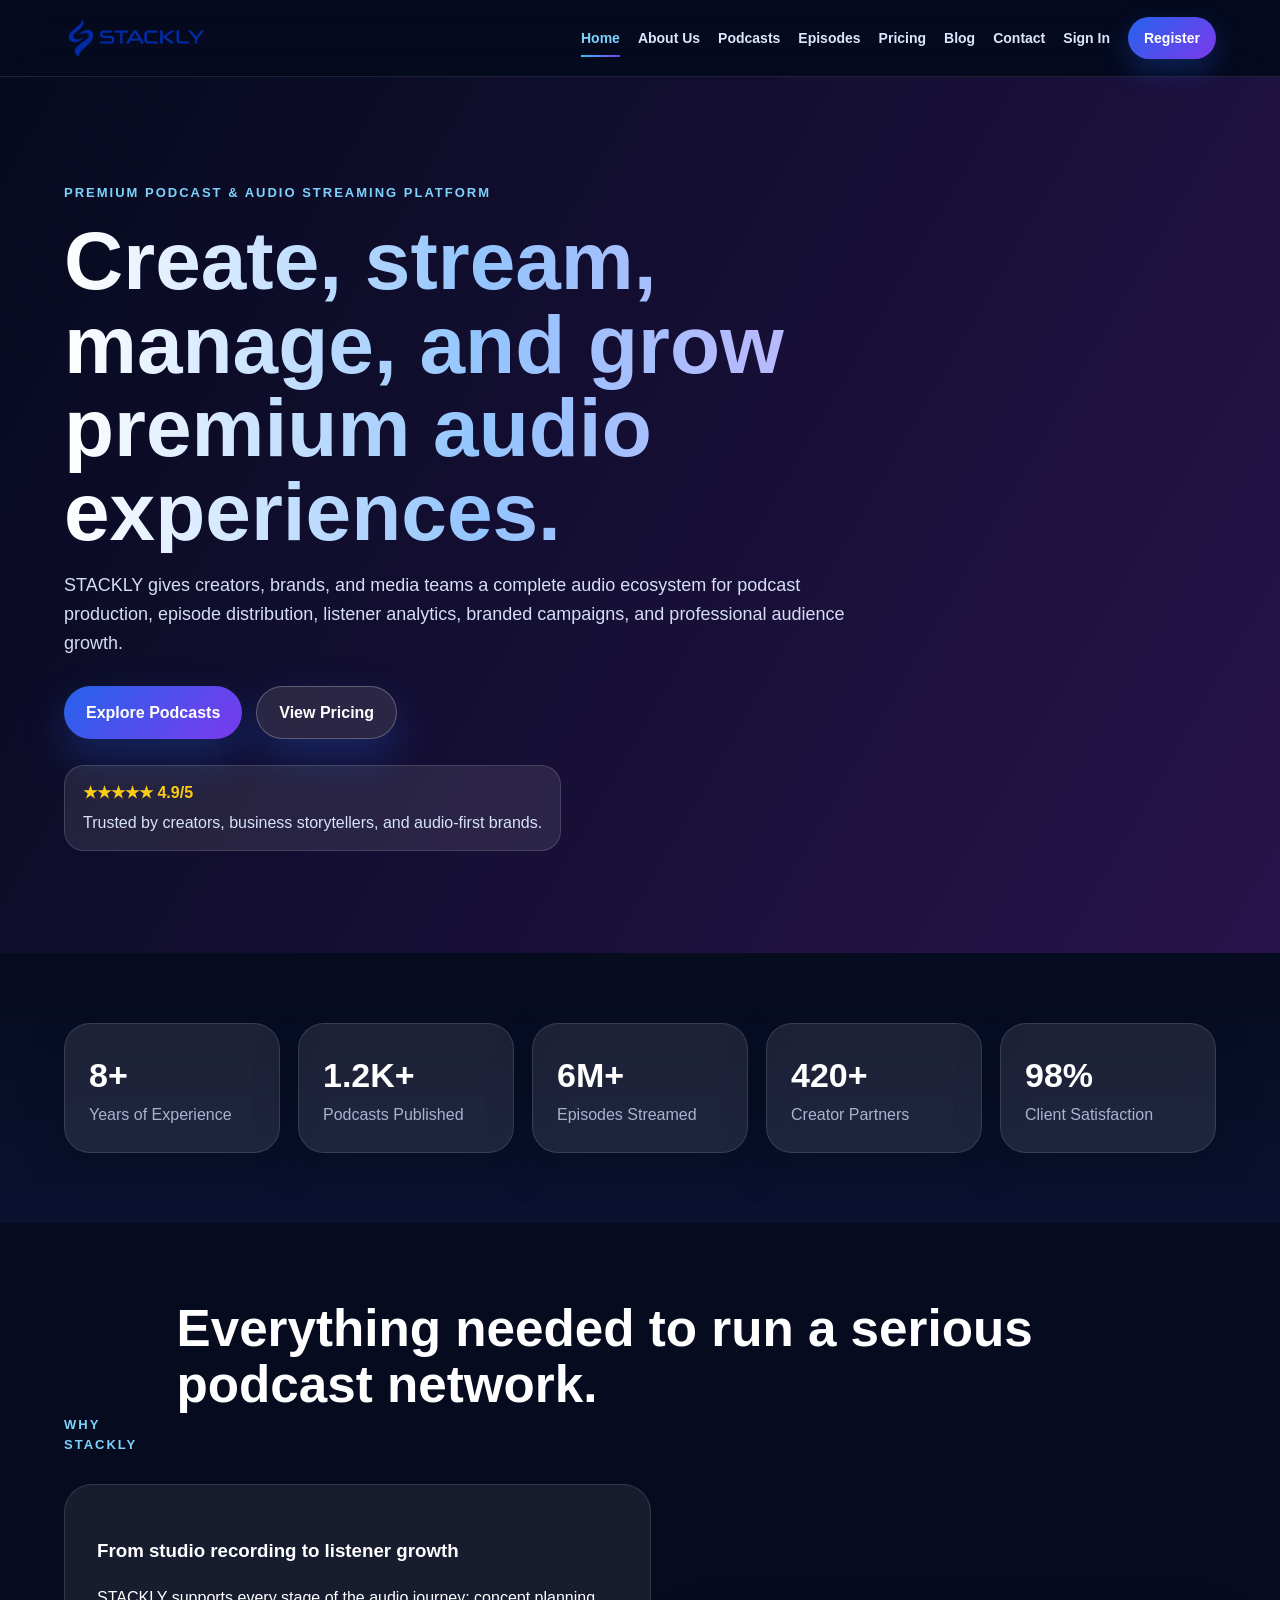
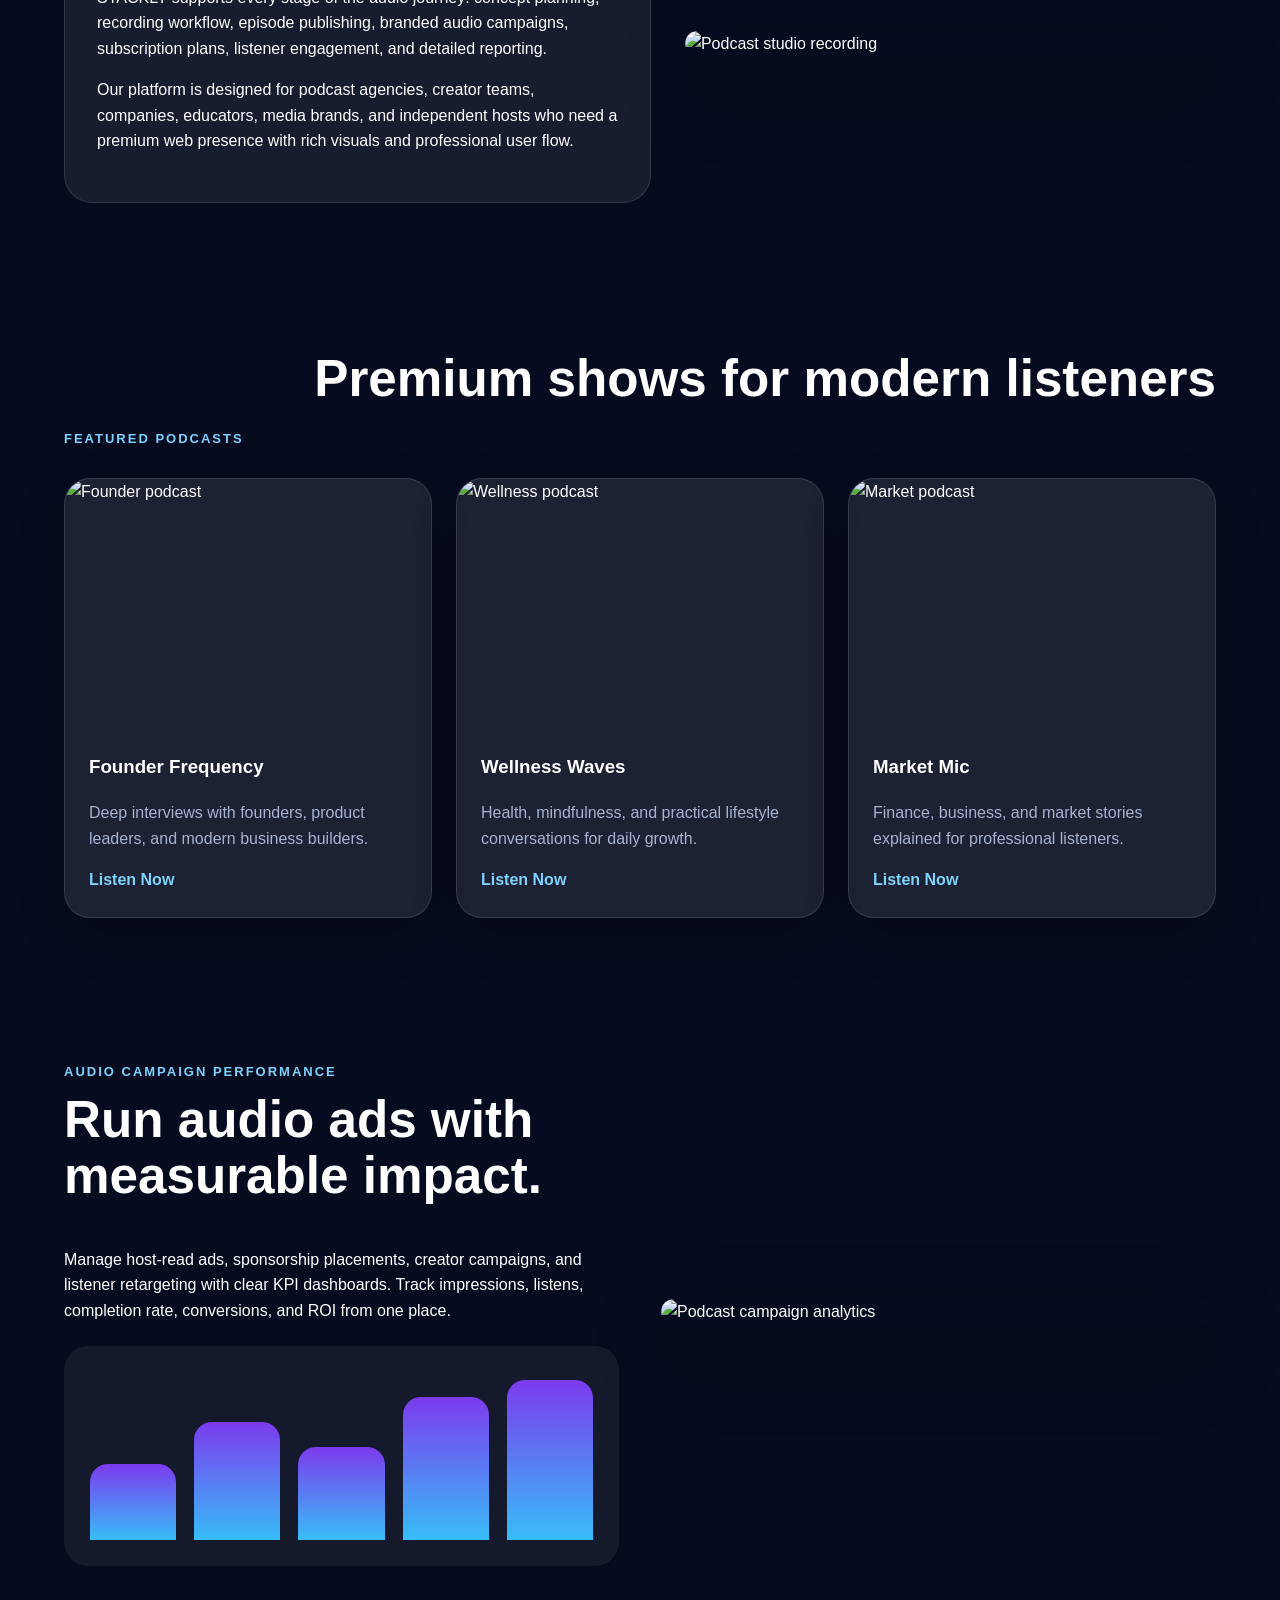
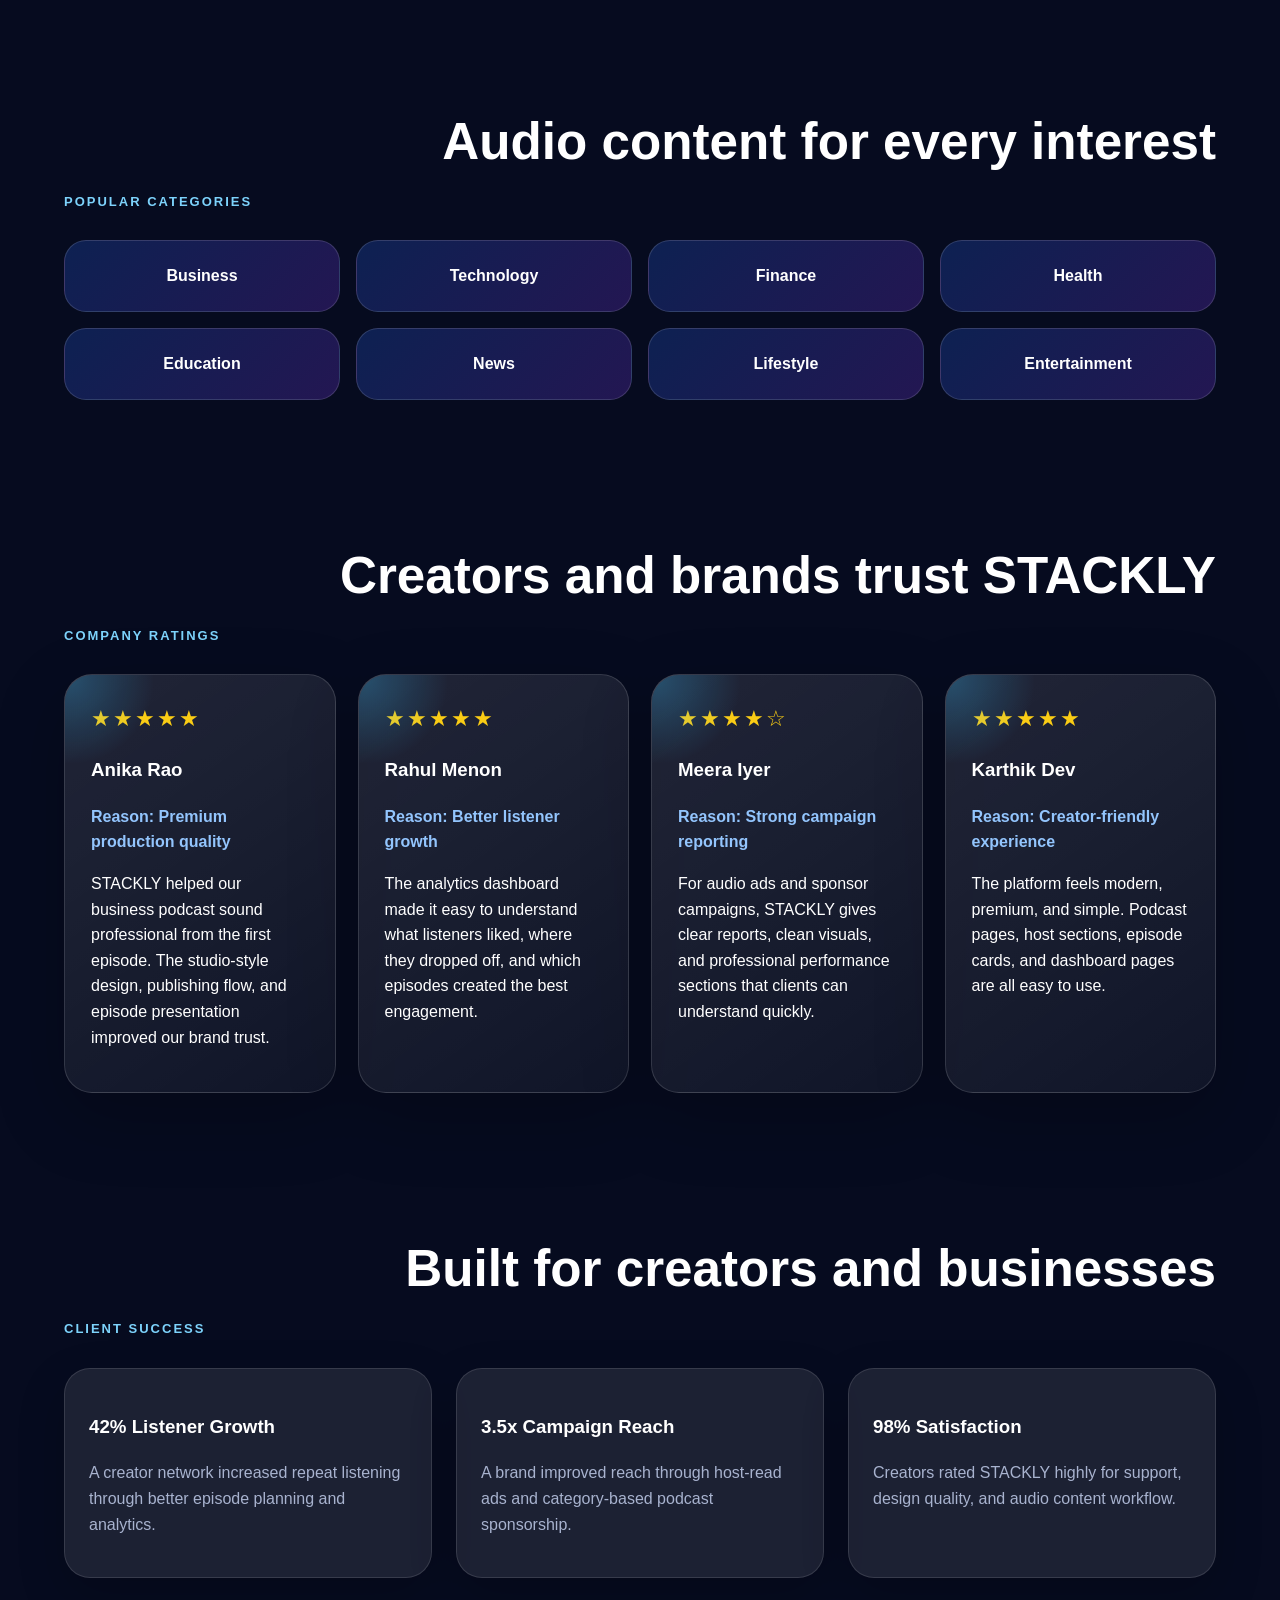
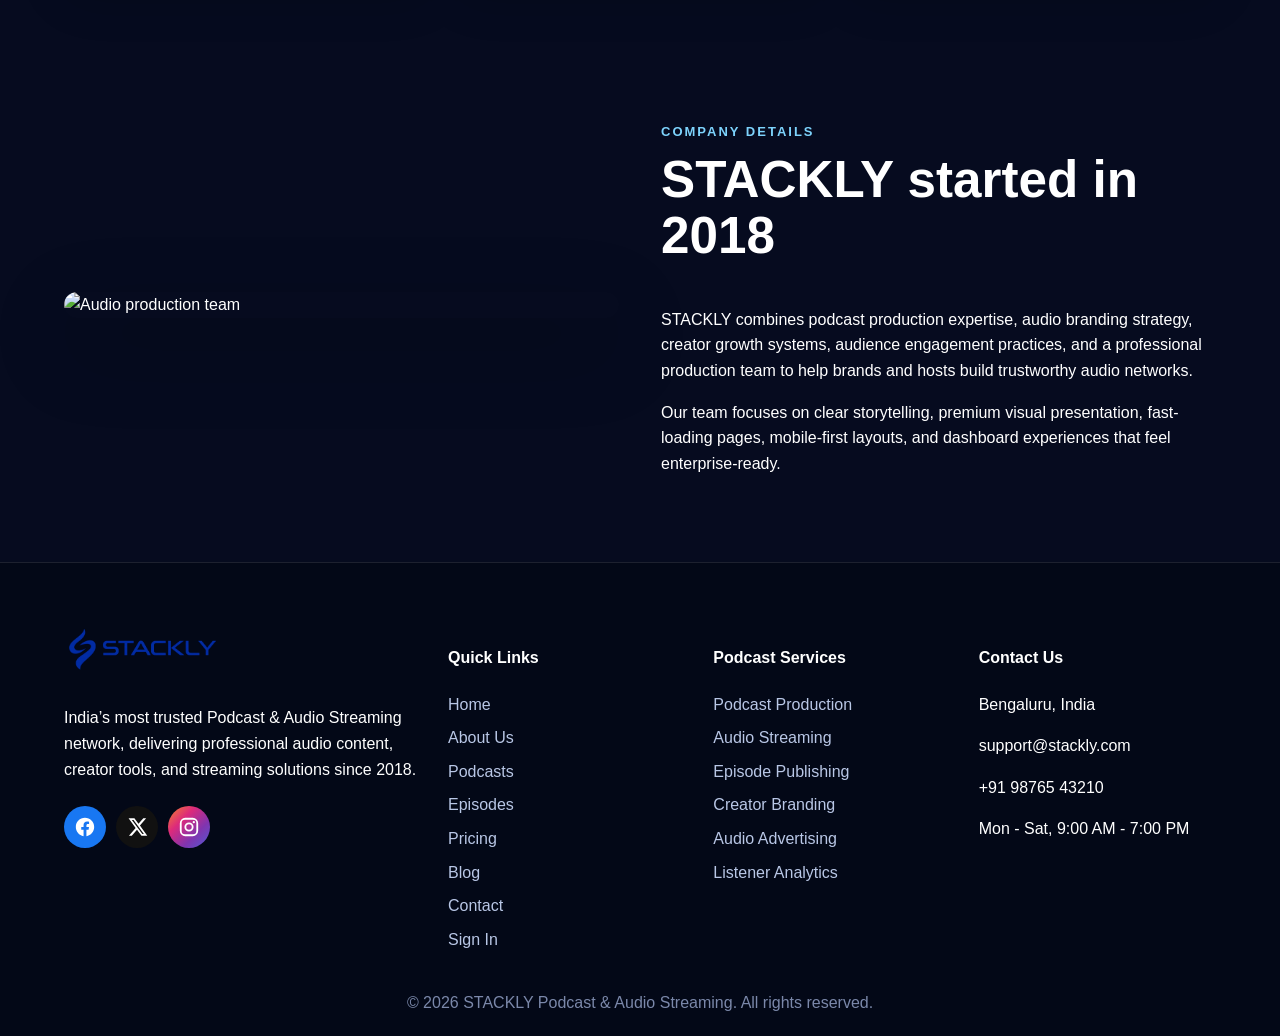
==== index.html @ 54067f11 "Add files via upload" ====
<!DOCTYPE html>
<html lang="en">
<head>
  <meta charset="UTF-8"><meta name="viewport" content="width=device-width, initial-scale=1.0">
  <title>Home | STACKLY</title><link rel="stylesheet" href="styles.css">
</head>
<body><header class="site-header">
  <a class="brand" href="index.html" aria-label="STACKLY Home"><img src="stackly-logo.webp" alt="STACKLY Logo" class="brand-logo"></a>
  <button class="menu-toggle" aria-label="Toggle menu">☰</button>
  <nav class="nav-menu"><a href="index.html" class="active">Home</a>
<a href="about.html" class="">About Us</a>
<a href="podcasts.html" class="">Podcasts</a>
<a href="episodes.html" class="">Episodes</a>
<a href="pricing.html" class="">Pricing</a>
<a href="blog.html" class="">Blog</a>
<a href="contact.html" class="">Contact</a>
<a href="signin.html" class="">Sign In</a>
<a href="register.html" class="nav-cta">Register</a></nav>
</header><main>
<section class="hero" style="background-image:linear-gradient(120deg,rgba(5,10,31,.92),rgba(55,24,94,.68)),url('images/photo-1590602847861-f357a9332bbc.webp')">
  <div class="hero-content reveal"><span class="eyebrow">Premium Podcast & Audio Streaming Platform</span>
    <h1>Create, stream, manage, and grow premium audio experiences.</h1>
    <p>STACKLY gives creators, brands, and media teams a complete audio ecosystem for podcast production, episode distribution, listener analytics, branded campaigns, and professional audience growth.</p>
    <div class="hero-actions"><a class="btn" href="podcasts.html">Explore Podcasts</a><a class="btn ghost" href="pricing.html">View Pricing</a></div>
    <div class="hero-rating"><strong>★★★★★ 4.9/5</strong><span>Trusted by creators, business storytellers, and audio-first brands.</span></div>
  </div>
</section>
<section class="stats reveal">
  <div class="stat-card"><strong>8+</strong><span>Years of Experience</span></div><div class="stat-card"><strong>1.2K+</strong><span>Podcasts Published</span></div><div class="stat-card"><strong>6M+</strong><span>Episodes Streamed</span></div><div class="stat-card"><strong>420+</strong><span>Creator Partners</span></div><div class="stat-card"><strong>98%</strong><span>Client Satisfaction</span></div>
</section>
<section class="section reveal">
  <div class="section-head"><span class="eyebrow">Why STACKLY</span><h2>Everything needed to run a serious podcast network.</h2></div>
  <div class="feature-grid">
    <div class="feature-copy"><h3>From studio recording to listener growth</h3><p>STACKLY supports every stage of the audio journey: concept planning, recording workflow, episode publishing, branded audio campaigns, subscription plans, listener engagement, and detailed reporting.</p><p>Our platform is designed for podcast agencies, creator teams, companies, educators, media brands, and independent hosts who need a premium web presence with rich visuals and professional user flow.</p></div>
    <img class="rounded-img" src="images/photo-1598488035139-bdbb2231ce04.webp" alt="Podcast studio recording">
  </div>
</section>
<section class="section reveal"><div class="section-head"><span class="eyebrow">Featured Podcasts</span><h2>Premium shows for modern listeners</h2></div>
  <div class="cards">
    <article class="card image-card"><img src="images/photo-1478737270239-2f02b77fc618.webp" alt="Founder podcast"><div><h3>Founder Frequency</h3><p>Deep interviews with founders, product leaders, and modern business builders.</p><a href="404.html">Listen Now</a></div></article>
    <article class="card image-card"><img src="images/photo-1484704849700-f032a568e944.webp" alt="Wellness podcast"><div><h3>Wellness Waves</h3><p>Health, mindfulness, and practical lifestyle conversations for daily growth.</p><a href="404.html">Listen Now</a></div></article>
    <article class="card image-card"><img src="images/photo-1551288049-bebda4e38f71.webp" alt="Market podcast"><div><h3>Market Mic</h3><p>Finance, business, and market stories explained for professional listeners.</p><a href="404.html">Listen Now</a></div></article>
  </div>
</section>
<section class="section split reveal"><div><span class="eyebrow">Audio Campaign Performance</span><h2>Run audio ads with measurable impact.</h2><p>Manage host-read ads, sponsorship placements, creator campaigns, and listener retargeting with clear KPI dashboards. Track impressions, listens, completion rate, conversions, and ROI from one place.</p><div class="mini-chart"><span style="height:45%"></span><span style="height:70%"></span><span style="height:55%"></span><span style="height:85%"></span><span style="height:95%"></span></div></div><img class="rounded-img" src="images/photo-1497366754035-f200968a6e72.webp" alt="Podcast campaign analytics"></section>
<section class="section reveal">
  <div class="section-head"><span class="eyebrow">Popular Categories</span><h2>Audio content for every interest</h2></div>
  <div class="category-grid">
    <a href="podcasts.html">Business</a><a href="podcasts.html">Technology</a><a href="podcasts.html">Finance</a><a href="podcasts.html">Health</a><a href="podcasts.html">Education</a><a href="podcasts.html">News</a><a href="podcasts.html">Lifestyle</a><a href="podcasts.html">Entertainment</a>
  </div>
</section>

<section class="section reveal">
  <div class="section-head">
    <span class="eyebrow">Company Ratings</span>
    <h2>Creators and brands trust STACKLY</h2>
  </div>
  <div class="rating-grid">
    <article class="rating-card">
      <div class="stars">★★★★★</div>
      <h3>Anika Rao</h3>
      <strong>Reason: Premium production quality</strong>
      <p>STACKLY helped our business podcast sound professional from the first episode. The studio-style design, publishing flow, and episode presentation improved our brand trust.</p>
    </article>
    <article class="rating-card">
      <div class="stars">★★★★★</div>
      <h3>Rahul Menon</h3>
      <strong>Reason: Better listener growth</strong>
      <p>The analytics dashboard made it easy to understand what listeners liked, where they dropped off, and which episodes created the best engagement.</p>
    </article>
    <article class="rating-card">
      <div class="stars">★★★★☆</div>
      <h3>Meera Iyer</h3>
      <strong>Reason: Strong campaign reporting</strong>
      <p>For audio ads and sponsor campaigns, STACKLY gives clear reports, clean visuals, and professional performance sections that clients can understand quickly.</p>
    </article>
    <article class="rating-card">
      <div class="stars">★★★★★</div>
      <h3>Karthik Dev</h3>
      <strong>Reason: Creator-friendly experience</strong>
      <p>The platform feels modern, premium, and simple. Podcast pages, host sections, episode cards, and dashboard pages are all easy to use.</p>
    </article>
  </div>
</section>

<section class="section reveal"><div class="section-head"><span class="eyebrow">Client Success</span><h2>Built for creators and businesses</h2></div>
  <div class="cards"><div class="card"><h3>42% Listener Growth</h3><p>A creator network increased repeat listening through better episode planning and analytics.</p></div><div class="card"><h3>3.5x Campaign Reach</h3><p>A brand improved reach through host-read ads and category-based podcast sponsorship.</p></div><div class="card"><h3>98% Satisfaction</h3><p>Creators rated STACKLY highly for support, design quality, and audio content workflow.</p></div></div>
</section>
<section class="section split reveal"><img class="rounded-img" src="images/photo-1552664730-d307ca884978.webp" alt="Audio production team"><div><span class="eyebrow">Company Details</span><h2>STACKLY started in 2018</h2><p>STACKLY combines podcast production expertise, audio branding strategy, creator growth systems, audience engagement practices, and a professional production team to help brands and hosts build trustworthy audio networks.</p><p>Our team focuses on clear storytelling, premium visual presentation, fast-loading pages, mobile-first layouts, and dashboard experiences that feel enterprise-ready.</p></div></section>
</main><footer class="footer">
  <div class="footer-grid">
    <div>
      <a class="brand footer-brand" href="index.html" aria-label="STACKLY Home"><img src="stackly-logo.webp" alt="STACKLY Logo" class="brand-logo"></a>
      <p>India’s most trusted Podcast & Audio Streaming network, delivering professional audio content, creator tools, and streaming solutions since 2018.</p>
      <div class="socials">
      <a href="404.html" aria-label="Facebook" class="social-icon facebook"><svg viewBox="0 0 24 24"><path d="M22 12.06C22 6.48 17.52 2 11.94 2S2 6.48 2 12.06c0 5.02 3.66 9.18 8.44 9.94v-7.03H7.9v-2.91h2.54V9.84c0-2.5 1.49-3.88 3.77-3.88 1.09 0 2.23.19 2.23.19v2.45h-1.25c-1.24 0-1.63.77-1.63 1.56v1.9h2.78l-.44 2.91h-2.34V22C18.34 21.24 22 17.08 22 12.06z"/></svg></a>
      <a href="404.html" aria-label="X" class="social-icon x"><svg viewBox="0 0 24 24"><path d="M18.9 2.5h3.1l-6.8 7.8 8 11.2h-6.3l-4.9-6.5-5.7 6.5H3.2l7.3-8.3L2.8 2.5h6.4l4.4 5.9 5.3-5.9zm-1.1 17h1.7L8.2 4.4H6.4l11.4 15.1z"/></svg></a>
      <a href="404.html" aria-label="Instagram" class="social-icon instagram"><svg viewBox="0 0 24 24"><path d="M7.8 2h8.4A5.81 5.81 0 0 1 22 7.8v8.4a5.81 5.81 0 0 1-5.8 5.8H7.8A5.81 5.81 0 0 1 2 16.2V7.8A5.81 5.81 0 0 1 7.8 2zm-.2 2A3.6 3.6 0 0 0 4 7.6v8.8A3.6 3.6 0 0 0 7.6 20h8.8a3.6 3.6 0 0 0 3.6-3.6V7.6A3.6 3.6 0 0 0 16.4 4H7.6zm9.65 1.5a1.25 1.25 0 1 1 0 2.5 1.25 1.25 0 0 1 0-2.5zM12 7a5 5 0 1 1 0 10 5 5 0 0 1 0-10zm0 2a3 3 0 1 0 0 6 3 3 0 0 0 0-6z"/></svg></a>
    </div>
    </div>
    <div><h4>Quick Links</h4><a href="index.html">Home</a>
<a href="about.html">About Us</a>
<a href="podcasts.html">Podcasts</a>
<a href="episodes.html">Episodes</a>
<a href="pricing.html">Pricing</a>
<a href="blog.html">Blog</a>
<a href="contact.html">Contact</a>
<a href="signin.html">Sign In</a></div>
    <div><h4>Podcast Services</h4>
      <a href="404.html">Podcast Production</a><a href="404.html">Audio Streaming</a><a href="404.html">Episode Publishing</a><a href="404.html">Creator Branding</a><a href="404.html">Audio Advertising</a><a href="404.html">Listener Analytics</a>
    </div>
    <div><h4>Contact Us</h4><p>Bengaluru, India</p><p>support@stackly.com</p><p>+91 98765 43210</p><p>Mon - Sat, 9:00 AM - 7:00 PM</p></div>
  </div>
  <div class="footer-bottom">© 2026 STACKLY Podcast & Audio Streaming. All rights reserved.</div>
</footer><script src="script.js"></script></body></html>
---- styles.css ----
:root{--navy:#07142f;--navy2:#0d2352;--purple:#7c3aed;--blue:#2563eb;--cyan:#38bdf8;--white:#fff;--muted:#a8b3cf;--soft:#f5f7fb;--dark:#050a1f;--card:rgba(255,255,255,.09)}
*{box-sizing:border-box}html{scroll-behavior:smooth}body{margin:0;font-family:Inter,Segoe UI,Arial,sans-serif;background:#060b1f;color:#fff;line-height:1.6;overflow-x:hidden}a{text-decoration:none;color:inherit}img{max-width:100%;display:block}
.site-header{position:sticky;top:0;z-index:50;display:flex;align-items:center;justify-content:space-between;padding:14px 5%;background:rgba(5,10,31,.82);backdrop-filter:blur(18px);border-bottom:1px solid rgba(255,255,255,.1)}
.brand{display:flex;gap:10px;align-items:center;font-weight:900;letter-spacing:.8px}.brand-mark{display:grid;place-items:center;width:42px;height:42px;border-radius:14px;background:linear-gradient(135deg,var(--blue),var(--purple));box-shadow:0 12px 32px rgba(124,58,237,.35)}
.nav-menu{display:flex;gap:18px;align-items:center}.nav-menu a{font-weight:700;color:#dbe7ff;font-size:14px}.nav-menu a:hover,.nav-menu a.active{color:#7dd3fc}.menu-toggle{display:none;background:none;color:white;border:0;font-size:28px}
.hero{min-height:92vh;background-size:cover;background-position:center;display:flex;align-items:center;padding:8% 5%}.hero-content{max-width:820px}.eyebrow{color:#7dd3fc;text-transform:uppercase;font-size:13px;font-weight:900;letter-spacing:2px}.hero h1,.page-hero h1{font-size:clamp(38px,7vw,82px);line-height:1.02;margin:14px 0;background:linear-gradient(90deg,#fff,#93c5fd,#c4b5fd);-webkit-background-clip:text;color:transparent}.hero p,.page-hero p,.wide-text{max-width:850px;color:#d5def5;font-size:18px}
.btn{display:inline-flex;align-items:center;justify-content:center;border:0;padding:13px 22px;border-radius:999px;background:linear-gradient(135deg,var(--blue),var(--purple));color:white;font-weight:900;box-shadow:0 18px 40px rgba(37,99,235,.28);cursor:pointer}.btn:hover{transform:translateY(-3px)}.ghost{background:rgba(255,255,255,.1);border:1px solid rgba(255,255,255,.25)}.hero-actions{display:flex;gap:14px;flex-wrap:wrap;margin-top:28px}
.stats,.section{padding:70px 5%}.stats{display:grid;grid-template-columns:repeat(5,1fr);gap:18px;background:linear-gradient(180deg,#060b1f,#0a1230)}.stat-card,.card,.form-card,.panel,.dash-card{background:var(--card);border:1px solid rgba(255,255,255,.12);border-radius:26px;padding:24px;box-shadow:0 18px 48px rgba(0,0,0,.18);backdrop-filter:blur(16px);transition:.3s}.stat-card:hover,.card:hover,.panel:hover,.dash-card:hover{transform:translateY(-8px);border-color:rgba(125,211,252,.5)}.stat-card strong{font-size:34px;display:block}.stat-card span,.card p{color:var(--muted)}
.section-head{display:flex;align-items:end;justify-content:space-between;gap:20px;margin-bottom:28px}.section h2,.page-hero h1{margin-top:8px}.section h2{font-size:clamp(30px,4vw,52px);line-height:1.1}.cards{display:grid;grid-template-columns:repeat(3,1fr);gap:24px}.image-card{padding:0;overflow:hidden}.image-card img{height:230px;width:100%;object-fit:cover;transition:.4s}.image-card:hover img{transform:scale(1.08)}.image-card div{padding:24px}.image-card a,.small-link{color:#7dd3fc;font-weight:900}
.split{display:grid;grid-template-columns:1fr 1fr;gap:42px;align-items:center}.rounded-img{border-radius:32px;box-shadow:0 28px 80px rgba(0,0,0,.28)}.mini-chart,.line-chart{height:220px;border-radius:24px;background:rgba(255,255,255,.06);display:flex;align-items:end;gap:18px;padding:26px;margin-top:22px}.mini-chart span,.line-chart span{flex:1;border-radius:18px 18px 0 0;background:linear-gradient(180deg,#7c3aed,#38bdf8)}.page-hero{padding:110px 5% 70px;background:radial-gradient(circle at top right,rgba(124,58,237,.4),transparent 38%),linear-gradient(135deg,#06112e,#0a1030)}
.timeline{display:grid;gap:14px}.timeline div{display:flex;gap:18px;align-items:center;background:rgba(255,255,255,.07);padding:18px;border-radius:18px}.timeline b{color:#7dd3fc}
.contact-grid{display:grid;grid-template-columns:1fr 1fr;gap:32px}.contact-cards{display:grid;grid-template-columns:1fr 1fr;gap:16px}.form-card{display:grid;gap:14px}.form-card input,.form-card textarea,.auth-card input,.auth-card select{width:100%;padding:15px 16px;border-radius:16px;border:1px solid rgba(255,255,255,.15);background:rgba(255,255,255,.08);color:white;outline:none}.form-card textarea{min-height:130px}.map-box{min-height:280px;border-radius:30px;display:grid;place-items:center;background:linear-gradient(135deg,rgba(37,99,235,.35),rgba(124,58,237,.28));border:1px solid rgba(255,255,255,.12)}
.auth-wrap{min-height:92vh;display:grid;place-items:center;padding:70px 5%;background:radial-gradient(circle at top,rgba(124,58,237,.35),transparent 40%),#060b1f}.auth-card{width:min(460px,100%);display:grid;gap:16px}.auth-logo{justify-content:center;margin-bottom:10px}.back-link{position:absolute;left:5%;top:90px;color:#7dd3fc;font-weight:900}
.not-found{min-height:80vh;display:grid;place-items:center;text-align:center;padding:80px 5%;background:radial-gradient(circle,rgba(124,58,237,.35),transparent 45%)}.not-found h1{font-size:130px;margin:0;color:#7dd3fc}.not-found h2{font-size:42px;margin:0}
.footer{background:#030817;padding:60px 5% 20px;border-top:1px solid rgba(255,255,255,.1)}.footer-grid{display:grid;grid-template-columns:1.5fr 1fr 1fr 1fr;gap:28px}.footer a{display:block;color:#b9c7e6;margin:8px 0}.socials{display:flex;gap:10px;flex-wrap:wrap}.socials a{padding:8px 12px;border-radius:999px;background:rgba(255,255,255,.08)}.footer-bottom{text-align:center;color:#7b88aa;margin-top:30px}
.dash-body{display:grid;grid-template-columns:280px 1fr;background:#06112e}.sidebar{min-height:100vh;background:#07142f;padding:22px;position:sticky;top:0}.sidebar button{display:block;width:100%;margin:10px 0;padding:13px;border-radius:14px;border:1px solid rgba(255,255,255,.1);background:rgba(255,255,255,.06);color:white;text-align:left;font-weight:800;cursor:pointer}.sidebar button:hover{background:#12306b}.dashboard{padding:28px}.dash-header{display:flex;justify-content:space-between;align-items:center;background:linear-gradient(135deg,#102a62,#07142f);padding:24px;border-radius:26px;margin-bottom:22px}.dash-grid{display:grid;grid-template-columns:repeat(4,1fr);gap:18px}.dash-card strong{display:block;font-size:32px;color:#7dd3fc}.dash-main{display:grid;grid-template-columns:2fr 1fr;gap:20px;margin-top:20px}.line-chart span:nth-child(1){height:35%}.line-chart span:nth-child(2){height:65%}.line-chart span:nth-child(3){height:48%}.line-chart span:nth-child(4){height:84%}.line-chart span:nth-child(5){height:72%}
.reveal{animation:rise .7s ease both}@keyframes rise{from{opacity:0;transform:translateY(22px)}to{opacity:1;transform:none}}
@media(max-width:1000px){.cards,.stats,.footer-grid,.dash-grid{grid-template-columns:repeat(2,1fr)}.split,.contact-grid,.dash-main{grid-template-columns:1fr}.nav-menu{position:absolute;left:5%;right:5%;top:72px;display:none;flex-direction:column;align-items:flex-start;background:#07142f;padding:22px;border-radius:22px}.nav-menu.open{display:flex}.menu-toggle{display:block}.dash-body{grid-template-columns:1fr}.sidebar{position:relative;min-height:auto}.sidebar button{display:inline-block;width:auto;margin:6px}}
@media(max-width:600px){.cards,.stats,.footer-grid,.dash-grid,.contact-cards{grid-template-columns:1fr}.hero{min-height:82vh}.section,.stats{padding:48px 5%}.hero h1,.page-hero h1{font-size:38px}.not-found h1{font-size:86px}.dash-header{display:block}.back-link{position:static;margin-bottom:12px}.auth-wrap{place-items:stretch}}


/* Upgrade styles */
.muted-text{color:#a8b3cf}
.hero-rating{margin-top:26px;padding:14px 18px;border-radius:20px;background:rgba(255,255,255,.09);border:1px solid rgba(255,255,255,.14);display:inline-grid;gap:4px}.hero-rating strong{color:#facc15}.hero-rating span{color:#d8e3fb}
.feature-grid{display:grid;grid-template-columns:1.05fr .95fr;gap:34px;align-items:center}.feature-copy{background:rgba(255,255,255,.07);border:1px solid rgba(255,255,255,.12);padding:32px;border-radius:28px}
.category-grid{display:grid;grid-template-columns:repeat(4,1fr);gap:16px}.category-grid a{background:linear-gradient(135deg,rgba(37,99,235,.25),rgba(124,58,237,.25));padding:22px;border:1px solid rgba(255,255,255,.14);border-radius:22px;text-align:center;font-weight:900}.category-grid a:hover{transform:translateY(-6px);border-color:#7dd3fc}
.rating-box{margin:18px 0;padding:16px;border-radius:18px;background:rgba(250,204,21,.08);border:1px solid rgba(250,204,21,.22)}.rating-box strong{font-size:30px;color:#facc15;display:block}.rating-box span{display:block;font-weight:900}.rating-box small{color:#b9c7e6}
.socials{align-items:center}.social-icon{width:42px;height:42px;display:grid!important;place-items:center;border-radius:50%!important;padding:0!important}.social-icon svg{width:22px;height:22px;fill:white}.facebook{background:#1877f2!important}.x{background:#111!important}.twitter{background:#1da1f2!important}.instagram{background:linear-gradient(135deg,#f58529,#dd2a7b,#8134af,#515bd4)!important}
.map-box{overflow:hidden;padding:0!important}.map-box iframe{width:100%;height:360px;border:0;border-radius:30px;filter:saturate(1.15) contrast(1.05)}
#dashContent .table{width:100%;border-collapse:collapse;margin-top:18px}.table th,.table td{border-bottom:1px solid rgba(255,255,255,.12);padding:14px;text-align:left;color:#dbe7ff}.badge{display:inline-flex;padding:6px 10px;border-radius:999px;background:rgba(56,189,248,.15);color:#7dd3fc;font-weight:900}.dash-list{display:grid;gap:12px}.dash-list div{padding:14px;border-radius:16px;background:rgba(255,255,255,.07);border:1px solid rgba(255,255,255,.1)}
@media(max-width:900px){.feature-grid,.category-grid{grid-template-columns:1fr}.category-grid{gap:12px}}


/* Final polish v3 */
.footer .rating-box{display:none!important}
.rating-grid{display:grid;grid-template-columns:repeat(4,1fr);gap:22px}
.rating-card{position:relative;overflow:hidden;background:linear-gradient(145deg,rgba(255,255,255,.11),rgba(255,255,255,.045));border:1px solid rgba(255,255,255,.14);border-radius:28px;padding:26px;box-shadow:0 24px 70px rgba(0,0,0,.22);transition:.35s}
.rating-card:before{content:"";position:absolute;inset:-80px auto auto -80px;width:170px;height:170px;background:radial-gradient(circle,rgba(56,189,248,.28),transparent 70%);transition:.35s}
.rating-card:hover{transform:translateY(-10px) scale(1.02);border-color:rgba(125,211,252,.62)}
.rating-card:hover:before{transform:scale(1.4)}
.rating-card .stars{color:#facc15;font-size:22px;letter-spacing:2px;margin-bottom:10px}
.rating-card strong{color:#93c5fd;display:block;margin:8px 0}
.pricing-grid{display:grid;grid-template-columns:repeat(4,1fr);gap:22px}
.price-card,.blog-card{overflow:hidden;background:rgba(255,255,255,.085);border:1px solid rgba(255,255,255,.14);border-radius:28px;box-shadow:0 22px 62px rgba(0,0,0,.2);transition:.35s}
.price-card:hover,.blog-card:hover{transform:translateY(-12px);box-shadow:0 30px 80px rgba(37,99,235,.24);border-color:rgba(124,58,237,.65)}
.price-card img,.blog-card img{height:190px;width:100%;object-fit:cover;transition:.45s}.price-card:hover img,.blog-card:hover img{transform:scale(1.08)}
.price-card{padding-bottom:24px}.price-card h3,.price-card p,.price-card ul,.price-card a,.price-card .plan-tag{margin-left:22px;margin-right:22px}
.price-card ul{padding-left:18px;color:#cbd5e1}.price-card li{margin:8px 0}.plan-tag{display:inline-flex;margin-top:20px;padding:7px 12px;border-radius:999px;background:rgba(56,189,248,.14);color:#7dd3fc;font-weight:900;font-size:13px}.price{font-size:34px;font-weight:900;color:#fff}.price span{font-size:14px;color:#a8b3cf}.highlight{outline:2px solid rgba(124,58,237,.65)}
.comparison-box{display:grid;gap:14px}.comparison-box div{display:flex;justify-content:space-between;gap:18px;padding:18px 20px;border-radius:18px;background:rgba(255,255,255,.08);border:1px solid rgba(255,255,255,.12)}.comparison-box span{color:#a8b3cf}
.blog-grid{display:grid;grid-template-columns:repeat(3,1fr);gap:24px}.blog-card div{padding:22px}.blog-card span{color:#7dd3fc;font-weight:900;text-transform:uppercase;font-size:12px;letter-spacing:1px}.blog-card a{color:#7dd3fc;font-weight:900}
.auth-card select{appearance:none;-webkit-appearance:none;background-image:linear-gradient(45deg,transparent 50%,#7dd3fc 50%),linear-gradient(135deg,#7dd3fc 50%,transparent 50%);background-position:calc(100% - 22px) 52%,calc(100% - 14px) 52%;background-size:8px 8px,8px 8px;background-repeat:no-repeat;padding:15px 48px 15px 16px!important;line-height:1.4;height:52px;display:flex;align-items:center;color:#fff}
#loginRole{display:block;width:100%;max-width:100%;min-width:0;margin:4px auto}
.create-account-btn{display:inline-flex;padding:8px 15px;margin-left:6px;border-radius:999px;background:linear-gradient(135deg,var(--blue),var(--purple));color:#fff;font-weight:900;transition:.3s ease}.create-account-btn:hover{transform:translateY(-2px);box-shadow:0 12px 28px rgba(124,58,237,.35)}
.auth-card select option{background:#07142f;color:#fff;padding:12px}
.site-header .brand:hover .brand-mark{transform:rotate(-8deg) scale(1.08)}.brand-mark{transition:.3s}
.nav-menu a{position:relative;padding:8px 0}.nav-menu a:after{content:"";position:absolute;left:0;bottom:0;width:0;height:2px;background:linear-gradient(90deg,#38bdf8,#7c3aed);transition:.3s}.nav-menu a:hover:after,.nav-menu a.active:after{width:100%}
.btn,.card,.image-card,.stat-card,.social-icon,.category-grid a,.sidebar button{transition:.35s}.btn:hover{box-shadow:0 25px 60px rgba(124,58,237,.36);letter-spacing:.3px}.social-icon:hover{transform:translateY(-6px) rotate(6deg)}
.form-card input:focus,.form-card textarea:focus,.auth-card input:focus,.auth-card select:focus{border-color:#7dd3fc;box-shadow:0 0 0 4px rgba(56,189,248,.12);transform:translateY(-2px)}
@media(max-width:1100px){.pricing-grid,.rating-grid{grid-template-columns:repeat(2,1fr)}.blog-grid{grid-template-columns:repeat(2,1fr)}}
@media(max-width:650px){.pricing-grid,.rating-grid,.blog-grid{grid-template-columns:1fr}.comparison-box div{display:block}.auth-card select{height:54px}}


/* Targeted bug fixes: mobile overflow, nav CTA, footer hovers */
html,body{max-width:100%;overflow-x:hidden}
img,iframe,video,svg{max-width:100%}
.site-header,.footer,.section,.page-hero,.hero{max-width:100vw}
.nav-menu .nav-cta{padding:10px 16px;border-radius:999px;background:linear-gradient(135deg,#2563eb,#7c3aed);color:#fff!important;box-shadow:0 12px 28px rgba(37,99,235,.28)}
.nav-menu .nav-cta:after{display:none}
.nav-menu .nav-cta:hover{transform:translateY(-2px);box-shadow:0 18px 38px rgba(124,58,237,.36)}
.footer a,.footer p{transition:.3s}
.footer-grid a:hover{color:#7dd3fc;transform:translateX(6px)}
.footer-grid div:last-child p:hover{color:#fff;transform:translateX(6px)}
.footer .social-icon:hover{transform:translateY(-6px) rotate(6deg)}
.user-welcome{margin-top:14px}.user-welcome h2{margin:0;color:#7dd3fc}.user-welcome p{margin:4px 0 0;color:#dbe7ff;overflow-wrap:anywhere}
.form-card input:invalid:not(:placeholder-shown){border-color:#fb7185}
@media(max-width:1000px){.nav-menu{left:16px;right:16px;width:auto;max-width:calc(100vw - 32px);box-sizing:border-box}.nav-menu a{width:100%;box-sizing:border-box}.nav-menu .nav-cta{text-align:center}}
@media(max-width:650px){.site-header{padding-left:16px;padding-right:16px}.hero,.page-hero,.section,.footer{padding-left:16px!important;padding-right:16px!important}.cards,.stats,.footer-grid,.dash-grid,.feature-grid,.category-grid,.contact-cards{grid-template-columns:1fr!important}.comparison-box div{max-width:100%;overflow-wrap:anywhere}}

.brand{display:flex;align-items:center}
.brand-logo{height:48px;width:auto;display:block;object-fit:contain}
.footer-brand{display:inline-flex!important;margin:0 0 14px!important}
.footer-brand .brand-logo{height:52px}
@media (max-width:768px){.brand-logo{height:40px}.auth-card{max-width:100%;min-width:0}.auth-card select{margin:8px auto;width:100%;max-width:100%}#loginRole[size]:not([size="1"]){height:auto;max-height:none;padding:8px 16px!important;background-image:none;overflow:hidden}#loginRole[size]:not([size="1"]) option{padding:8px 0}}
.brand-mark{display:none!important}
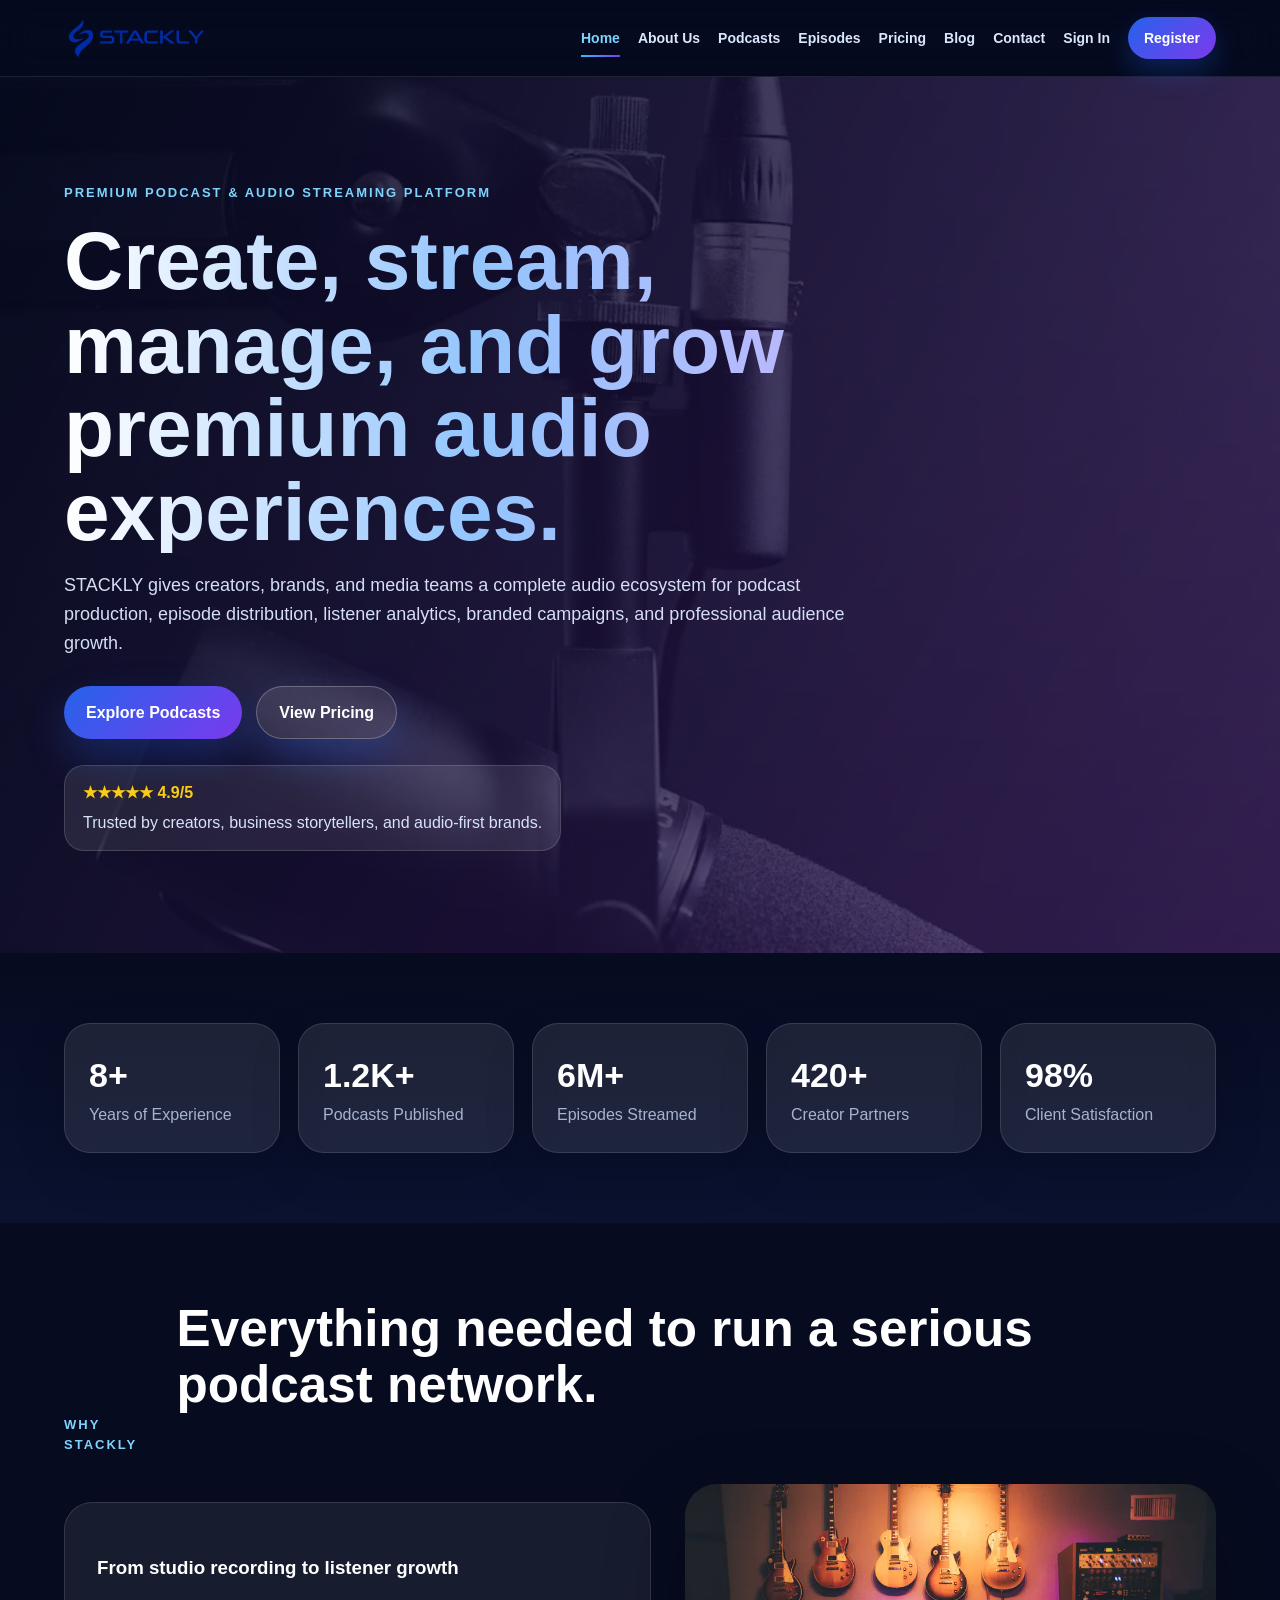
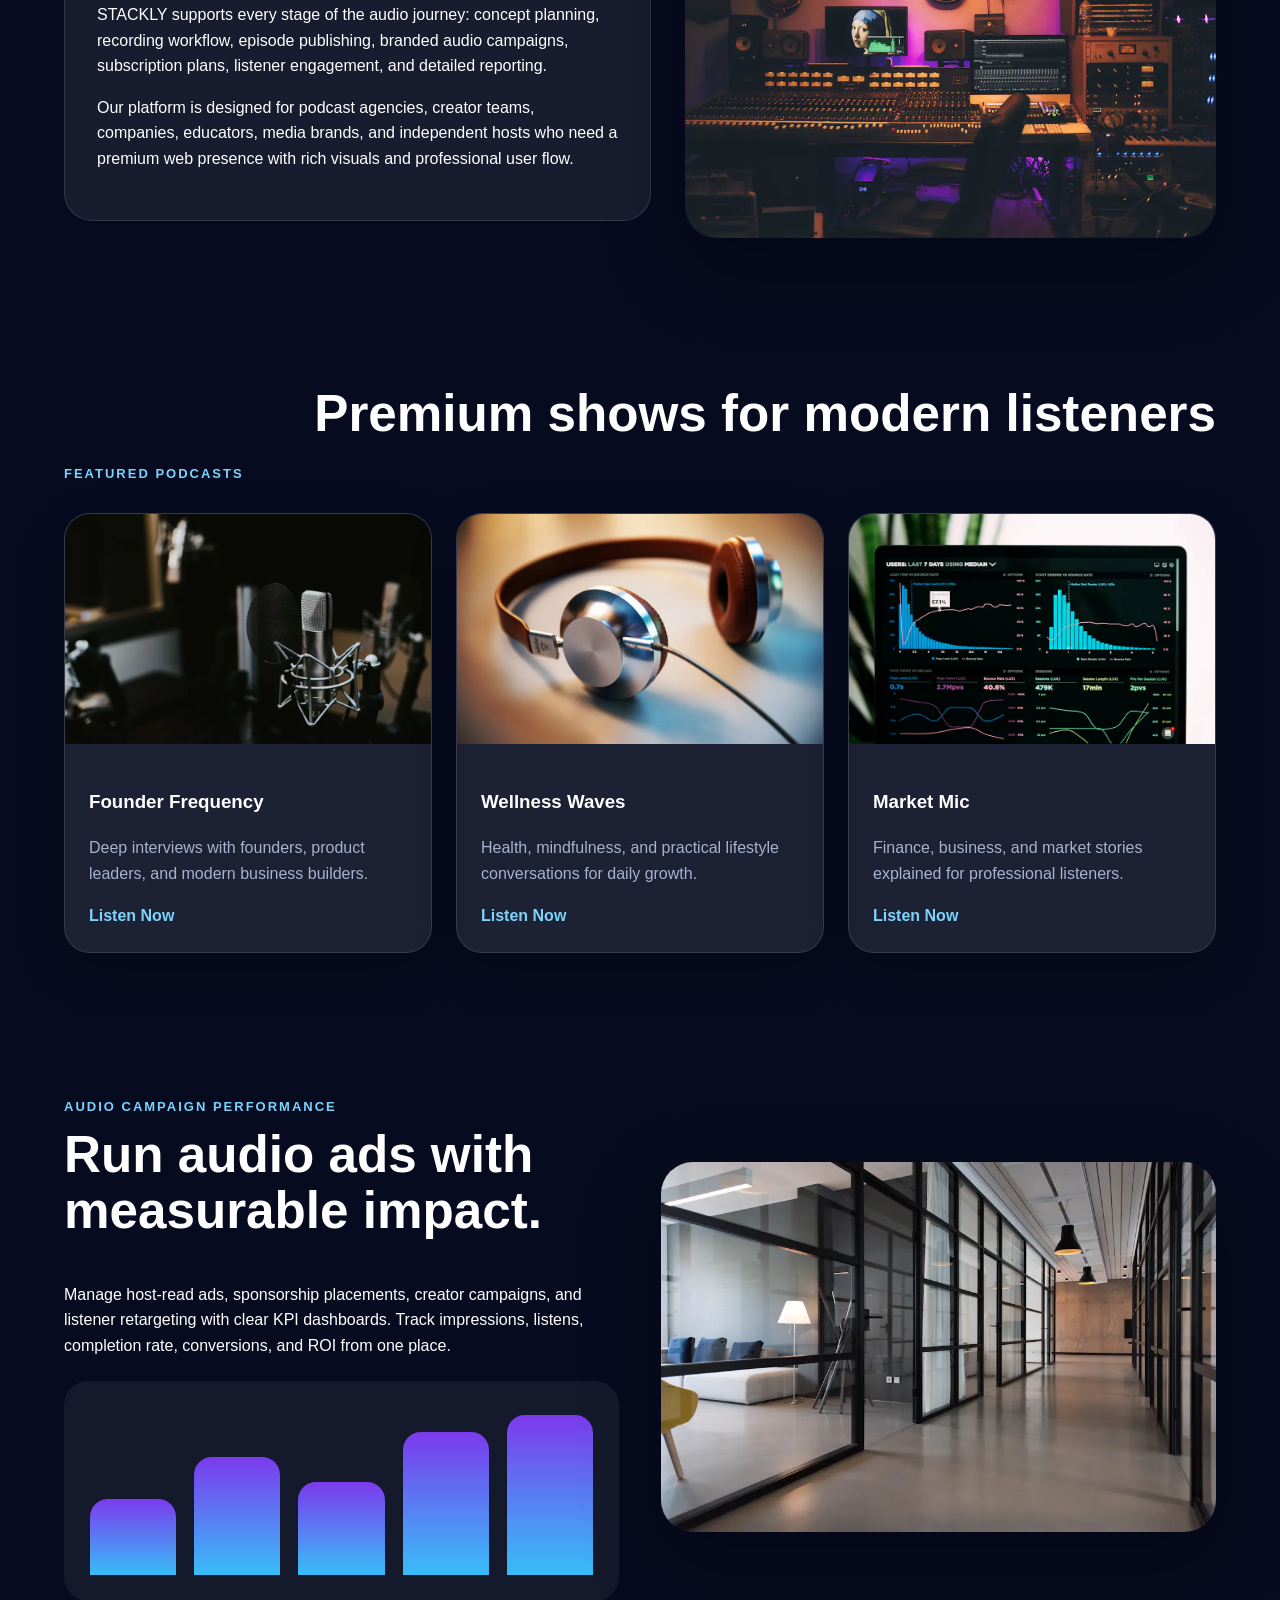
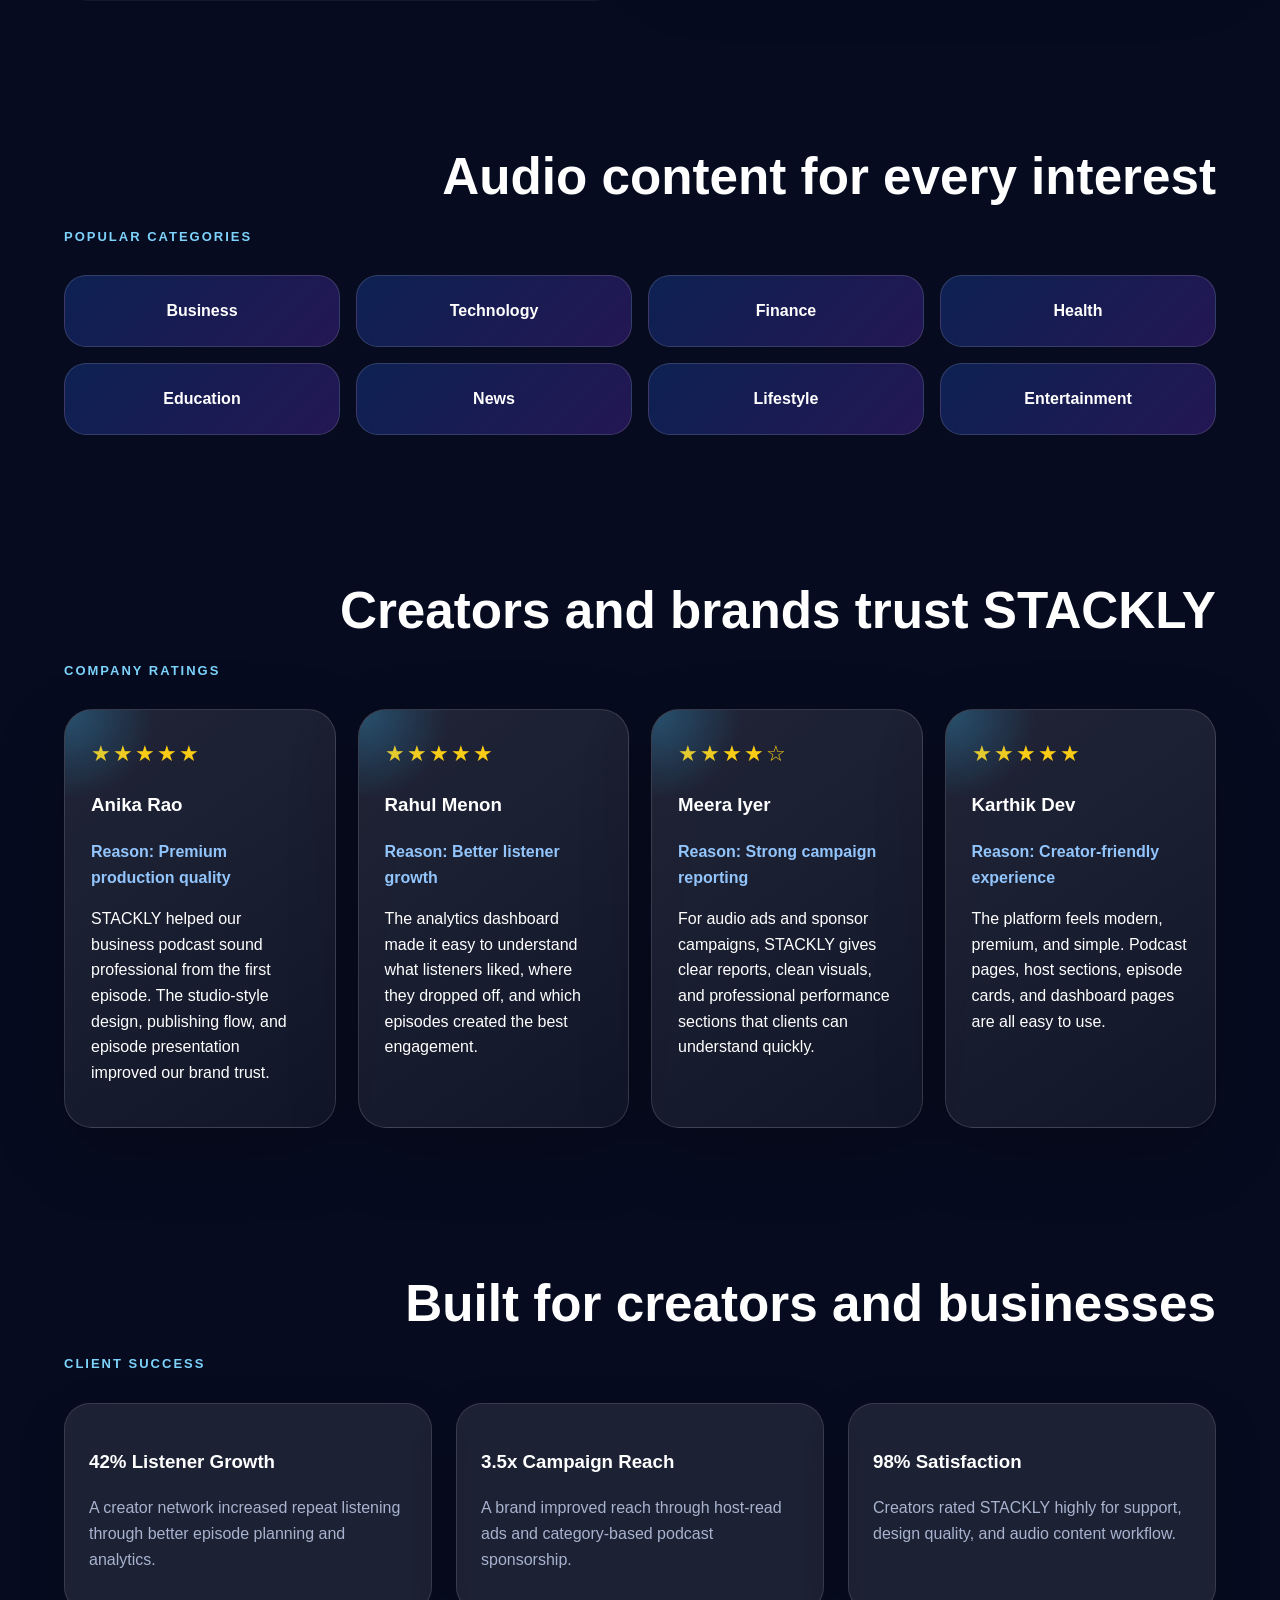
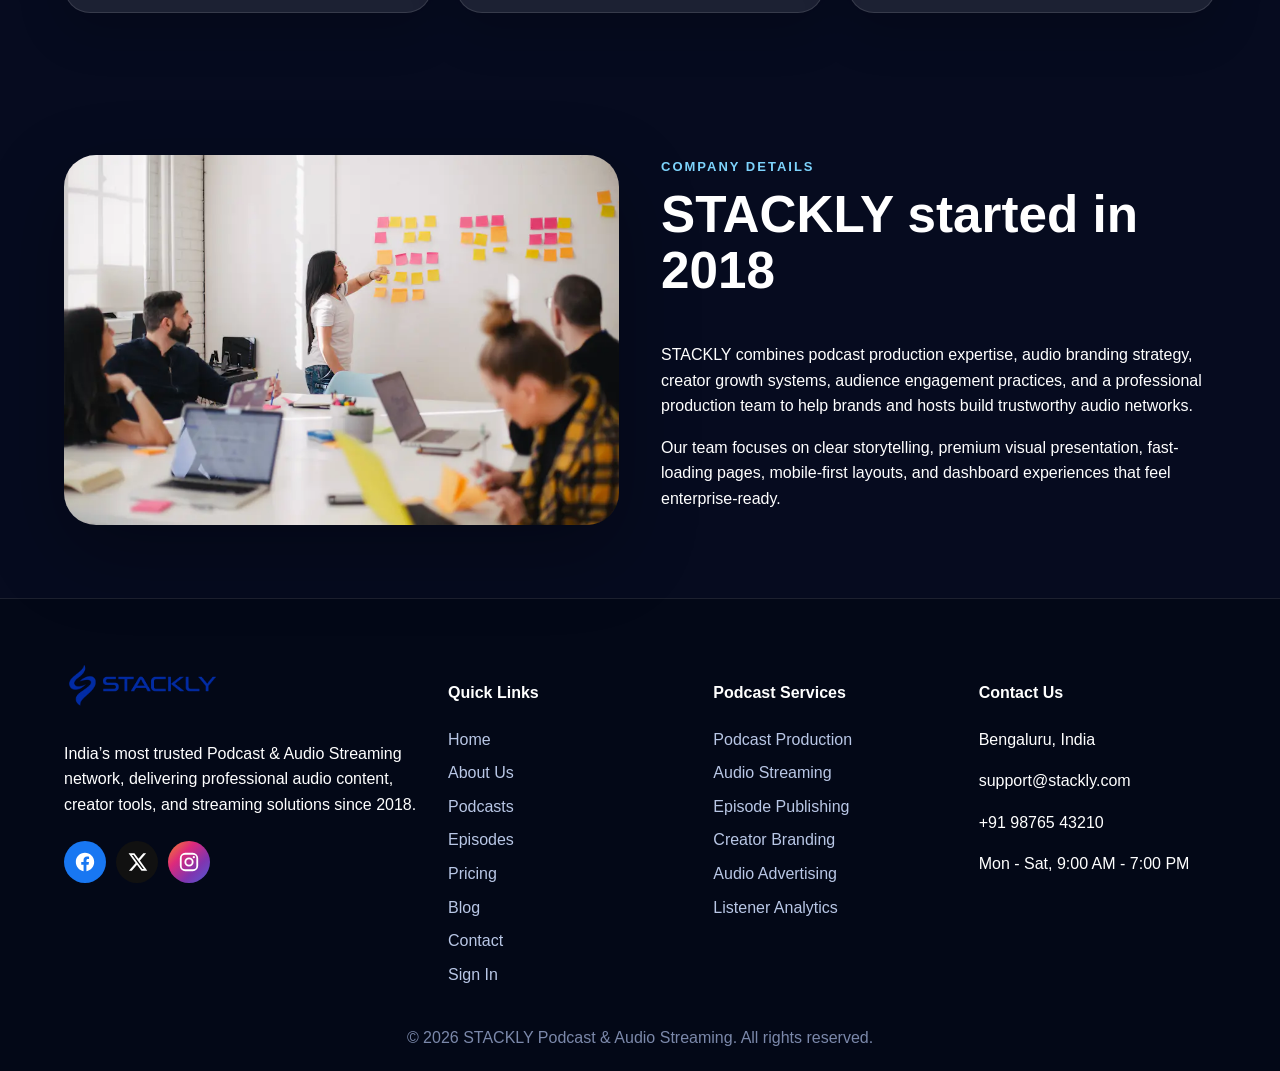
==== commit 5043f05e: "Update index.html" ====
--- a/index.html
+++ b/index.html
@@ -17,7 +17,7 @@
 <a href="signin.html" class="">Sign In</a>
 <a href="register.html" class="nav-cta">Register</a></nav>
 </header><main>
-<section class="hero" style="background-image:linear-gradient(120deg,rgba(5,10,31,.92),rgba(55,24,94,.68)),url('images/photo-1590602847861-f357a9332bbc.webp')">
+<section class="hero" style="background-image:linear-gradient(120deg,rgba(5,10,31,.92),rgba(55,24,94,.68)),url('photo-1590602847861-f357a9332bbc.webp')">
   <div class="hero-content reveal"><span class="eyebrow">Premium Podcast & Audio Streaming Platform</span>
     <h1>Create, stream, manage, and grow premium audio experiences.</h1>
     <p>STACKLY gives creators, brands, and media teams a complete audio ecosystem for podcast production, episode distribution, listener analytics, branded campaigns, and professional audience growth.</p>
@@ -32,17 +32,17 @@
   <div class="section-head"><span class="eyebrow">Why STACKLY</span><h2>Everything needed to run a serious podcast network.</h2></div>
   <div class="feature-grid">
     <div class="feature-copy"><h3>From studio recording to listener growth</h3><p>STACKLY supports every stage of the audio journey: concept planning, recording workflow, episode publishing, branded audio campaigns, subscription plans, listener engagement, and detailed reporting.</p><p>Our platform is designed for podcast agencies, creator teams, companies, educators, media brands, and independent hosts who need a premium web presence with rich visuals and professional user flow.</p></div>
-    <img class="rounded-img" src="images/photo-1598488035139-bdbb2231ce04.webp" alt="Podcast studio recording">
+    <img class="rounded-img" src="photo-1598488035139-bdbb2231ce04.webp" alt="Podcast studio recording">
   </div>
 </section>
 <section class="section reveal"><div class="section-head"><span class="eyebrow">Featured Podcasts</span><h2>Premium shows for modern listeners</h2></div>
   <div class="cards">
-    <article class="card image-card"><img src="images/photo-1478737270239-2f02b77fc618.webp" alt="Founder podcast"><div><h3>Founder Frequency</h3><p>Deep interviews with founders, product leaders, and modern business builders.</p><a href="404.html">Listen Now</a></div></article>
-    <article class="card image-card"><img src="images/photo-1484704849700-f032a568e944.webp" alt="Wellness podcast"><div><h3>Wellness Waves</h3><p>Health, mindfulness, and practical lifestyle conversations for daily growth.</p><a href="404.html">Listen Now</a></div></article>
-    <article class="card image-card"><img src="images/photo-1551288049-bebda4e38f71.webp" alt="Market podcast"><div><h3>Market Mic</h3><p>Finance, business, and market stories explained for professional listeners.</p><a href="404.html">Listen Now</a></div></article>
+    <article class="card image-card"><img src="photo-1478737270239-2f02b77fc618.webp" alt="Founder podcast"><div><h3>Founder Frequency</h3><p>Deep interviews with founders, product leaders, and modern business builders.</p><a href="404.html">Listen Now</a></div></article>
+    <article class="card image-card"><img src="photo-1484704849700-f032a568e944.webp" alt="Wellness podcast"><div><h3>Wellness Waves</h3><p>Health, mindfulness, and practical lifestyle conversations for daily growth.</p><a href="404.html">Listen Now</a></div></article>
+    <article class="card image-card"><img src="photo-1551288049-bebda4e38f71.webp" alt="Market podcast"><div><h3>Market Mic</h3><p>Finance, business, and market stories explained for professional listeners.</p><a href="404.html">Listen Now</a></div></article>
   </div>
 </section>
-<section class="section split reveal"><div><span class="eyebrow">Audio Campaign Performance</span><h2>Run audio ads with measurable impact.</h2><p>Manage host-read ads, sponsorship placements, creator campaigns, and listener retargeting with clear KPI dashboards. Track impressions, listens, completion rate, conversions, and ROI from one place.</p><div class="mini-chart"><span style="height:45%"></span><span style="height:70%"></span><span style="height:55%"></span><span style="height:85%"></span><span style="height:95%"></span></div></div><img class="rounded-img" src="images/photo-1497366754035-f200968a6e72.webp" alt="Podcast campaign analytics"></section>
+<section class="section split reveal"><div><span class="eyebrow">Audio Campaign Performance</span><h2>Run audio ads with measurable impact.</h2><p>Manage host-read ads, sponsorship placements, creator campaigns, and listener retargeting with clear KPI dashboards. Track impressions, listens, completion rate, conversions, and ROI from one place.</p><div class="mini-chart"><span style="height:45%"></span><span style="height:70%"></span><span style="height:55%"></span><span style="height:85%"></span><span style="height:95%"></span></div></div><img class="rounded-img" src="photo-1497366754035-f200968a6e72.webp" alt="Podcast campaign analytics"></section>
 <section class="section reveal">
   <div class="section-head"><span class="eyebrow">Popular Categories</span><h2>Audio content for every interest</h2></div>
   <div class="category-grid">
@@ -86,7 +86,7 @@
 <section class="section reveal"><div class="section-head"><span class="eyebrow">Client Success</span><h2>Built for creators and businesses</h2></div>
   <div class="cards"><div class="card"><h3>42% Listener Growth</h3><p>A creator network increased repeat listening through better episode planning and analytics.</p></div><div class="card"><h3>3.5x Campaign Reach</h3><p>A brand improved reach through host-read ads and category-based podcast sponsorship.</p></div><div class="card"><h3>98% Satisfaction</h3><p>Creators rated STACKLY highly for support, design quality, and audio content workflow.</p></div></div>
 </section>
-<section class="section split reveal"><img class="rounded-img" src="images/photo-1552664730-d307ca884978.webp" alt="Audio production team"><div><span class="eyebrow">Company Details</span><h2>STACKLY started in 2018</h2><p>STACKLY combines podcast production expertise, audio branding strategy, creator growth systems, audience engagement practices, and a professional production team to help brands and hosts build trustworthy audio networks.</p><p>Our team focuses on clear storytelling, premium visual presentation, fast-loading pages, mobile-first layouts, and dashboard experiences that feel enterprise-ready.</p></div></section>
+<section class="section split reveal"><img class="rounded-img" src="photo-1552664730-d307ca884978.webp" alt="Audio production team"><div><span class="eyebrow">Company Details</span><h2>STACKLY started in 2018</h2><p>STACKLY combines podcast production expertise, audio branding strategy, creator growth systems, audience engagement practices, and a professional production team to help brands and hosts build trustworthy audio networks.</p><p>Our team focuses on clear storytelling, premium visual presentation, fast-loading pages, mobile-first layouts, and dashboard experiences that feel enterprise-ready.</p></div></section>
 </main><footer class="footer">
   <div class="footer-grid">
     <div>
